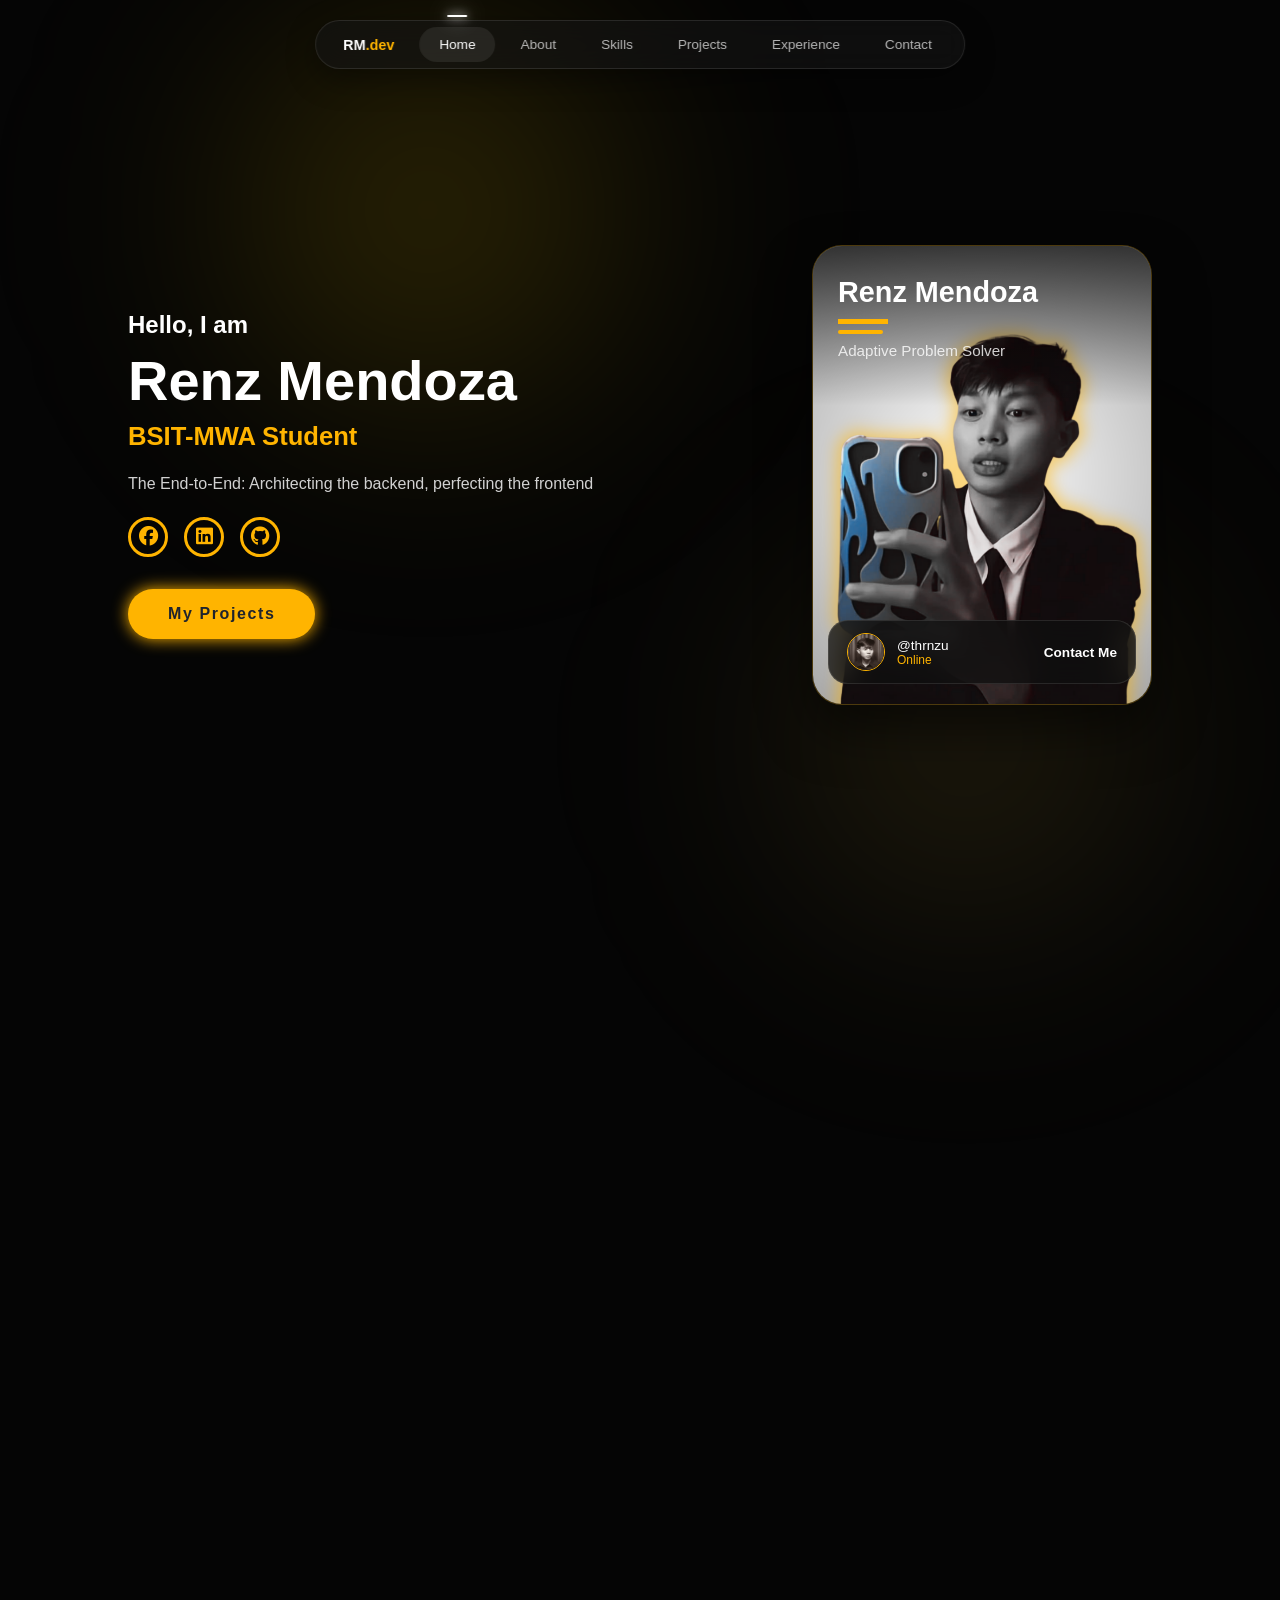
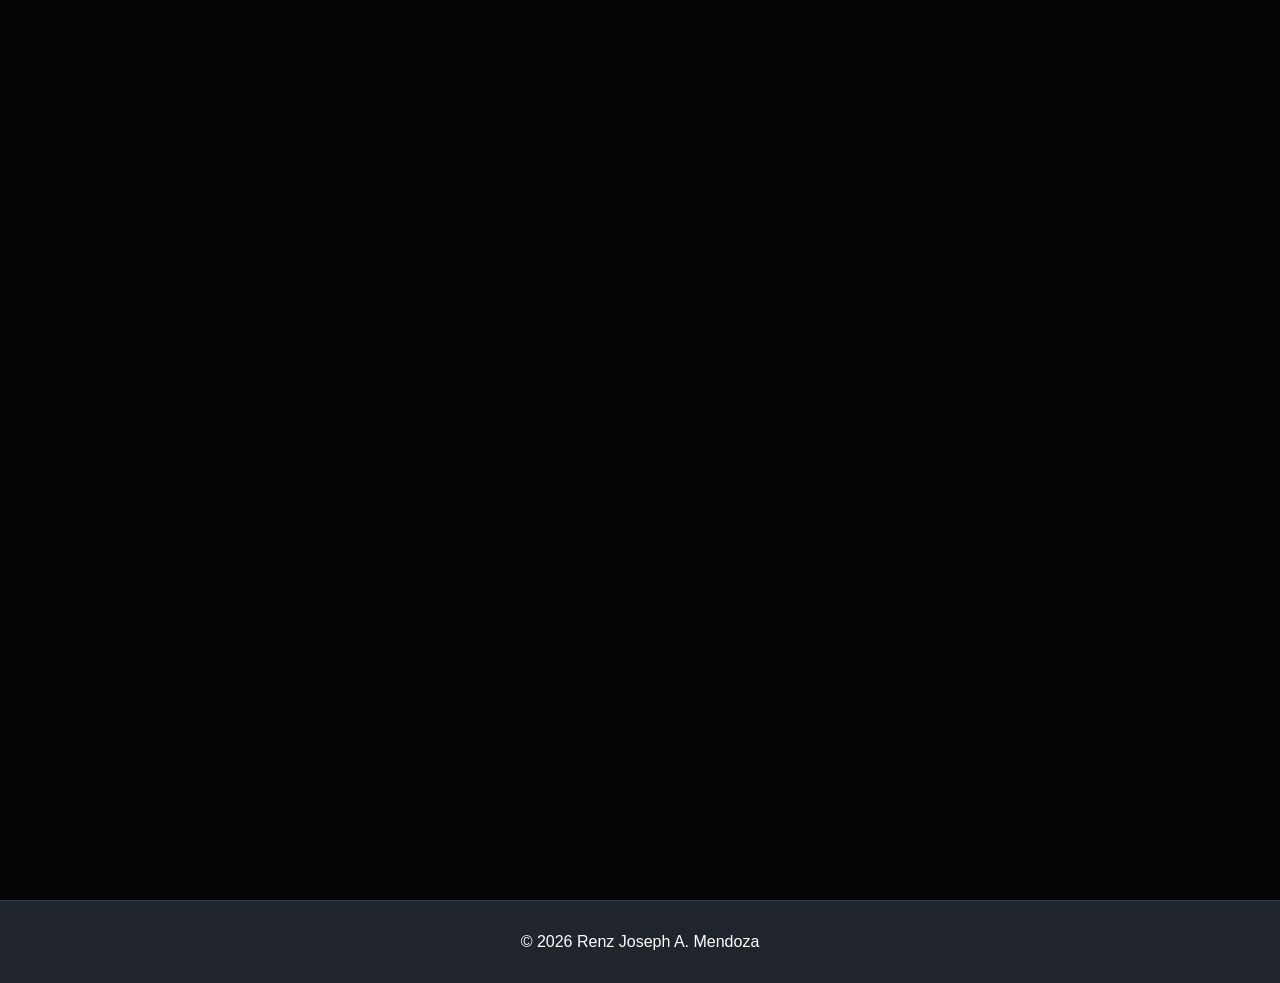
==== index.html @ d05787ad "Rename portfolio.html to index.html" ====
<!DOCTYPE html>
<html lang="en">
<head>
    <meta charset="UTF-8">
    <meta name="viewport" content="width=device-width, initial-scale=1.0">
    <title>Renz Mendoza | IT Portfolio</title>
    <link rel="stylesheet" href="style.css">
    <link rel="stylesheet" href="https://cdnjs.cloudflare.com/ajax/libs/font-awesome/6.4.0/css/all.min.css">
    <link rel="stylesheet" href="https://cdn.jsdelivr.net/gh/devicons/devicon@latest/devicon.min.css">
</head>
<body>
    <div class="hero-bg-glow">
        <div class="glow-1"></div>
        <div class="glow-2"></div>
    </div>
    <nav class = "navbar">
    <div class="nav-container">
    <div class="logo-text">RM<span>.dev</span></div>
    <ul>
        <li><a href="#home" class = "active">Home</a></li>
        <li><a href="#about">About</a></li>
        <li><a href="#tech-stack">Skills</a></li>
        <li><a href="#projects">Projects</a></li>
        <li><a href="#experience">Experience</a></li>
        <li><a href="#contact">Contact</a></li>
    </ul>
    </div>
</nav>

<section id="home" class="hero">

    <div class="container hero-content">
        <div class="hero-text">
            <h3>Hello, I am <span id="typed-text"></span></h3>
            <h1>Renz Mendoza</h1>
            <p class="subtitle"><span class="highlight">BSIT-MWA Student</span></p>
            <p class="hero-description">
                The End-to-End: Architecting the backend, perfecting the frontend
            </p>
            
            <div class="social-icons">
                <a href="#"><i class="fa-brands fa-facebook"></i></a>
                <a href="#"><i class="fa-brands fa-linkedin"></i></a>
                <a href="#"><i class="fa-brands fa-github"></i></a>
            </div>

            <a href="#projects" class="cta-btn">My Projects</a>
        </div>

        <div class="hero-card-wrapper">
            <div class="profile-card" data-tilt data-tilt-max="12" data-tilt-speed="400" data-tilt-glare data-tilt-max-glare="0.2">
                <img src="html/card.png" alt="Renz Mendoza" class="card-bg-img">
                
                <div class="card-gradient-top"></div>
                <div class="card-header">
                    <h2 class="card-name">Renz Mendoza</h2>
                    <div class="name-underline"></div>
                    <p class="card-role">Adaptive Problem Solver</p>
                </div>

                <div class="status-bar">
                    <div class="status-left">
                        <div class="avatar-circle">
                            <img src="html/dp.jpg" alt="Avatar">
                        </div>
                        <div class="status-text">
                            <p class="handle">@thrnzu</p>
                            <span class="online-indicator">Online</span>
                        </div>
                    </div>
                    <a href="#contact" class="contact-link">Contact Me</a>
                </div>
            </div>
        </div>
    </div>
</section>

<script src="https://cdnjs.cloudflare.com/ajax/libs/vanilla-tilt/1.8.1/vanilla-tilt.min.js"></script>

    <section id="about" class="reveal">
    
    <div class="container">
        <h2>About Me</h2>
        <div class="about-wrapper">
            
            <div class="about-image">
                <div class="image-bg-shadow">
                    <img src="html/no bg.png" alt="Renz Joseph A. Mendoza">
                    <div class="experience-floating">
                        <span class="highlight">1+</span> Year
                        <p>Experience</p>
                    </div>
                </div>
            </div>

            <div class="about-text">
                <h3>Who I Am</h3>
                <p>Hi, I’m <strong>Renz Joseph A. Mendoza</strong>. Currently pursuing a Bachelor of Science in Information Technology with specialization in <strong>Web and Mobile Applications</strong> at National University Dasmariñas.</p>
                
                <p>I’ve always been driven by a fascination with how digital systems can be shaped to solve everyday problems. My background in the TVL-ICT strand at <strong>Emilio Aguinaldo College Cavite</strong> instilled in me a disciplined, hands-on approach to technology—one that values logic, persistence, and practical results above all else.</p>

                <p>Based in the Philippines, I pride myself on being a versatile collaborator who thrives on variety. I prefer to remain adaptable, bringing a detail-oriented and dependable work ethic to every challenge—whether I'm diving into technical development or navigating digital communications.</p>
                
                <div class="info-grid">
                    <div class="info-box">
                        <div class="info-icon"><i class="fa-solid fa-location-dot"></i></div>
                        <div class="info-data">
                            <span>Location</span>
                            <p>Philippines</p>
                        </div>
                    </div>
                    <div class="info-box">
                        <div class="info-icon">
                        <i class="fa-solid fa-phone"></i>
                        </div>
                    <div class="info-data">
                    <span>Contact Number</span>
                    <p>+63 930 554 9379</p>
                    </div>
                </div>
                </div>

                <a href="#contact" class="cta-btn">Download CV</a>
            </div>
        </div>
    </div>
</section>

    <section id="tech-stack" class="reveal">
        <div class="container">
            <h2>Tech Stack & Tools</h2>
            <p class="section-subtitlehighlight">Languages and Platforms I Work With</p>
            <div class="modern-stack-grid">
                <div class="stack-item certified">
                    <i class="devicon-java-plain colored"></i>
                    <div class="stack-info"><h3>Java</h3><p>IT Specialist (Certiport)</p></div>
                </div>
                <div class="stack-item"><i class="devicon-cplusplus-plain colored"></i><div class="stack-info"><h3>C++</h3></div></div>
                <div class="stack-item"><i class="devicon-mysql-plain colored"></i><div class="stack-info"><h3>MySQL</h3></div></div>
                <div class="stack-item"><i class="devicon-html5-plain colored"></i><div class="stack-info"><h3>HTML5</h3></div></div>
                <div class="stack-item"><i class="devicon-css3-plain colored"></i><div class="stack-info"><h3>CSS3</h3></div></div>
                <div class="stack-item"><i class="devicon-javascript-plain colored"></i><div class="stack-info"><h3>JavaScript</h3></div></div>
                <div class="stack-item platform">
                    <img src="https://uxwing.com/wp-content/themes/uxwing/download/brands-and-social-media/android-studio-icon.png" alt="Android Studio">
                    <div class="stack-info"><h3>Android Studio</h3></div>
                </div>
                <div class="stack-item platform">
                    <img src="https://play-lh.googleusercontent.com/Hj20ybwfUn0f1MR-xRr1FJ-ysVdgxFU31GGicLr8DdFXoG5eCB88MeMJr990sRNIdA" alt="GDevelop">
                    <div class="stack-info"><h3>GDevelop</h3></div>
                </div>
            </div>
        </div>
    </section>

    <section id="projects" class="reveal">
        <div class="container">
            <h2>My Projects</h2>
            <div class="visual-project-grid">
                <div class="visual-project-card" onclick="openProject('hecaton')">
                    <div class="project-img-container">
                        <img src="html/hecathon_preview.jpg" alt="Hecaton Hustle Harmony Gameplay">
                    </div>
                    <div class="project-content">
                        <span class="tag highlight">Game Dev | GDevelop</span>
                        <h3>Hecaton Hustle Harmony</h3>
                        <p>A fast-paced rhythm or logic game built in GDevelop.</p>
                    </div>
                </div>

                <div class="visual-project-card" onclick="openProject('kusina')">
                    <div class="project-img-container">
                        <img src="html/kusinaAd_preview.jpg" alt="Kusina Adventure Gameplay">
                    </div>
                    <div class="project-content">
                        <span class="tag highlight">Game Dev | GDevelop</span>
                        <h3>Kusina Adventure</h3>
                        <p>A Filipino culinary-themed 2D platformer and puzzle game.</p>
                    </div>
                </div>

                <div class="visual-project-card" onclick="openProject('goodby')">
                    <div class="project-img-container">
                        <img src="html/goodby_preview.png" alt="Goodby App Interface">
                    </div>
                    <div class="project-content">
                        <span class="tag highlight">Mobile Dev | Android Studio & MySQL</span>
                        <h3>Goody</h3>
                        <p>Android-based inventory tracker with barcode scanning and MySQL integration.</p>
                    </div>
                </div>
            </div>
        </div>
    </section>

    <section id="experience" class="reveal">
    <div class="container">
        <h2>Professional Experience</h2>
        <div class="timeline">
            <div class="timeline-item">
                <div class="timeline-dot"></div>
                <div class="timeline-date">2026</div>
                <div class="timeline-content">
                    <h4>Social Media Manager & Digital Marketing</h4>
                    <p class="company">Chunnel and Channel Realty</p>
                    <ul>
                        <li>Manages social media marketing and publication material creation for real estate projects.</li>
                        <li>Crafts engaging captions and amenity listings to drive property inquiries.</li>
                    </ul>
                </div>
            </div>

            <div class="timeline-item">
                <div class="timeline-dot"></div>
                <div class="timeline-date">2024</div>
                <div class="timeline-content">
                    <h4>Work Immersion (Marketing & Communication Office)</h4>
                    <p class="company">Emilio Aguinaldo College - Cavite</p>
                    <ul>
                        <li>Gained hands-on experience in a professional marketing and communications environment.</li>
                        <li>Produced high-quality publication materials and short form videos for EAC-C's official social media accounts.</li>
                        <li>Applied technical-vocational skills from the ICT strand to real-world office tasks.</li>
                    </ul>
                </div>
            </div>
        </div>
    </div>
</section>

    <section id="contact" class="reveal">
    <div class="container">
        <h2>Get In Touch</h2>
        <p class="section-subtitlehighlight">Let's build something great together</p>

        <div class="contact-wrapper">
            <div class="contact-info">
                <div class="contact-card">
                    <i class="fa-solid fa-envelope highlight"></i>
                    <div class="card-detail">
                        <span>Email Me</span>
                        <p>renzjoseph.mendoza06@email.com</p>
                    </div>
                </div>

                <div class="contact-card">
                    <i class="fa-solid fa-phone highlight"></i>
                    <div class="card-detail">
                        <span>Call Me</span>
                        <p>+63 930 554 9379</p>
                    </div>
                </div>

            </div>

            <form action="#" class="contact-form">
                <div class="form-group">
                    <input type="text" placeholder="Your Name" required>
                    <input type="email" placeholder="Your Email" required>
                </div>
                <input type="text" placeholder="Subject">
                <textarea cols="30" rows="10" placeholder="Your Message" required></textarea>
                <button type="submit" class="cta-btn">Send Message</button>
            </form>
        </div>
    </div>
</section>

    <footer>
        <p>© 2026 Renz Joseph A. Mendoza</p>
    </footer>

    <div id="project-modal" class="mustard-modal">
        <div class="mustard-modal-content">
            <div class="mustard-modal-header">
                <h2 id="modal-title">Project Title</h2>
                <button class="close-modal"><i class="fa-solid fa-xmark"></i></button>
            </div>
            <div class="mustard-modal-body">
                <div class="modal-left">
                    <div class="slideshow-container">
                        <img id="modal-img-1" class="mySlides" src="" alt="Media 1">
                        <img id="modal-img-2" class="mySlides" src="" alt="Media 2">
                        <img id="modal-img-3" class="mySlides" src="" alt="Media 3">
                        <img id="modal-img-4" class="mySlides" src="" alt="Media 4">
                        
                        <a class="prev" onclick="plusSlides(-1)">&#10094;</a>
                        <a class="next" onclick="plusSlides(1)">&#10095;</a>
                    </div>
                    <br>
                    <div style="text-align:center">
                        <span class="dot" onclick="currentSlide(1)"></span> 
                        <span class="dot" onclick="currentSlide(2)"></span> 
                        <span class="dot" onclick="currentSlide(3)"></span> 
                        <span class="dot" onclick="currentSlide(4)"></span> 
                    </div>
                </div>
                <div class="modal-right">
                    <h3 class="modal-section-title">Project Details</h3>
                    <p id="modal-desc"></p>
                    <h3 class="modal-section-title">Technologies Used</h3>
                    <div id="modal-tech-stack" class="tech-pill-container"></div>
                    <div class="modal-action-buttons">
                        <a href="#" id="modal-btn-main" class="cta-btn modal-cta" target="_blank">Play Game</a>
                    </div>
                </div>
            </div>
        </div>
    </div>

    <script src="https://unpkg.com/typed.js@2.1.0/dist/typed.umd.js"></script>
    <script src="script.js"></script>
</body>
</html>
---- style.css ----
:root {
    --bg-blue: #1f242d;       /* Dark Blue Background */
    --second-bg: #323946;     /* Lighter Blue for sections */
    --mustard: #ffb400;       /* Vibrant Mustard Yellow */
    --text-white: #ffffff;
    --text-gray: #d1d1d1;
}

* {
    margin: 0;
    padding: 0;
    box-sizing: border-box;
    text-decoration: none;
    border: none;
    outline: none;
    scroll-behavior: smooth;
    font-family: 'Poppins', sans-serif;
}

/* --- GLOBAL BACKGROUND SETUP --- */
body {
    margin: 0;
    padding: 0;
    background-color: #050505; /* Consistent dark base */
    color: #fff;
    overflow-x: hidden;
}

/* The glow that follows your mouse */
.mouse-glow {
    position: fixed;
    width: 600px;
    height: 600px;
    background: radial-gradient(circle, rgba(147, 51, 234, 0.15) 0%, transparent 70%);
    border-radius: 50%;
    pointer-events: none; /* Allows you to click things 'through' the glow */
    z-index: -1;
    transition: transform 0.1s ease-out; /* Smooth movement */
    filter: blur(80px);
}

/* Ambient fixed glows for depth */
.ambient-glow-1, .ambient-glow-2 {
    position: fixed;
    width: 500px;
    height: 500px;
    border-radius: 50%;
    z-index: -2;
    filter: blur(120px);
    pointer-events: none;
}

.ambient-glow-1 {
    top: -10%;
    right: -5%;
    background: rgba(255, 180, 0, 0.05); /* Subtle mustard yellow hint */
}

.ambient-glow-2 {
    bottom: 10%;
    left: -10%;
    background: rgba(79, 70, 229, 0.1); /* Indigo/Purple */
}

/* Ensure all sections are transparent so the background shows */
section {
    background: transparent !important;
    position: relative;
    z-index: 1;
}

/* --- GLOW ANIMATIONS (Same as before but global) --- */
.glow-1 {
    position: absolute;
    top: -10%;
    left: 10%;
    width: 600px;
    height: 600px;
    background: radial-gradient(circle, rgba(147, 51, 234, 0.15) 0%, transparent 70%);
    filter: blur(100px);
    animation: moveGlow1 20s infinite alternate ease-in-out;
}

.glow-2 {
    position: absolute;
    bottom: -10%;
    right: 5%;
    width: 500px;
    height: 500px;
    background: radial-gradient(circle, rgba(79, 70, 229, 0.12) 0%, transparent 70%);
    filter: blur(120px);
    animation: moveGlow2 25s infinite alternate ease-in-out;
}
/* --- GLASS PILL NAVIGATION --- */
.navbar {
    position: fixed;
    top: 20px;
    left: 50%;
    transform: translateX(-50%);
    z-index: 1000;
    display: flex;
    justify-content: center;
}

.nav-container {
    background: rgba(20, 20, 20, 0.6); /* Semi-transparent dark */
    backdrop-filter: blur(12px); /* The "Glass" effect */
    -webkit-backdrop-filter: blur(12px);
    padding: 6px 12px;
    border-radius: 40px;
    border: 1px solid rgba(255, 255, 255, 0.1);
    display: flex;
    align-items: center;
    gap: 15px;
    box-shadow: 0 10px 30px rgba(0, 0, 0, 0.4);
}

.nav-container ul {
    display: flex;
    list-style: none;
    align-items: center;
    gap: 5px;
    margin: 0;
    padding: 0;
}

/* --- NAV ITEMS & GLOWING INDICATOR --- */
.nav-container ul li {
    position: relative;
}

.nav-container ul li a {
    text-decoration: none;
    color: rgba(255, 255, 255, 0.7);
    font-size: 0.85rem;
    font-weight: 500;
    padding: 10px 20px;
    border-radius: 30px;
    transition: all 0.3s ease;
    display: block;
}

/* Active State Background */
.nav-container ul li a.active {
    background: rgba(255, 255, 255, 0.08);
    color: #fff;
}

/* The White Glow Bar above "Home" */
.nav-container ul li a.active::before {
    content: "";
    position: absolute;
    top: -6px; /* Positioned slightly above the pill */
    left: 50%;
    transform: translateX(-50%);
    width: 25px;
    height: 3px;
    background: #fff;
    border-radius: 10px;
    box-shadow: 0 0 15px rgba(255, 255, 255, 0.8); /* Glow effect */
}

/* Hover States */
.nav-container ul li a:hover {
    color: #fff;
    background: rgba(255, 255, 255, 0.05);
}

/* Logo sizing fix to match links */
.logo-text {
    font-size: 0.9rem;
    font-weight: 600;
    color: #fff;
    padding-left: 15px;
    margin-right: 10px;
}

.logo-text span {
    color: #ffb400; /* Mustard Yellow accent */
}
.navbar {
    position: fixed;
    top: 20px;
    left: 50%;
    transform: translateX(-50%);
    z-index: 9999; /* Higher than everything else */
    display: flex;
}

.nav-container {
    background: rgba(20, 20, 20, 0.6); 
    backdrop-filter: blur(12px); /* Requires a dark background behind it to 'see' the glass */
    -webkit-backdrop-filter: blur(12px);
    padding: 6px 12px;
    border-radius: 40px;
    border: 1px solid rgba(255, 255, 255, 0.1);
    display: flex;
    align-items: center;
}
/* Ensure the container ALLOWS the glow to pop out the top */
.nav-container ul li {
    position: relative; 
    list-style: none;
}

.nav-container ul li a.active::before {
    content: "";
    position: absolute;
    top: -12px; /* Move it up so it sits above the pill */
    left: 50%;
    transform: translateX(-50%);
    width: 20px;
    height: 2px;
    background: #fff;
    box-shadow: 0 0 10px #fff, 0 0 20px #fff; /* This creates the light effect */
    border-radius: 10px;
    z-index: 10001;
}
.nav-container ul li a::before {
    content: "";
    position: absolute;
    top: -12px;
    left: 50%;
    transform: translateX(-50%);
    width: 20px;
    height: 2px;
    background: #fff;
    box-shadow: 0 0 10px #fff, 0 0 20px #fff;
    border-radius: 10px;
    opacity: 0; /* Hidden by default */
    transition: opacity 0.3s ease, width 0.3s ease; /* Smooth fade in/out */
}

.nav-container ul li a.active::before {
    opacity: 1; /* Only shows when active */
}
/* --- HERO LAYOUT --- */
.hero-content {
    display: flex;
    align-items: center;
    justify-content: space-between;
    gap: 60px;
    padding-top: 50px;
}

.hero-text { flex: 1.2; text-align: left; }
.hero-card-wrapper { flex: 0.8; display: flex; justify-content: flex-end; perspective: 1000px; }

/* --- THE INTERACTIVE CARD --- */
.profile-card {
    position: relative;
    width: 340px;
    height: 460px;
    background: #111;
    border-radius: 30px;
    overflow: hidden;
    border: 1px solid rgba(255, 180, 0, 0.25); /* Subtle mustard glow */
    box-shadow: 0 25px 50px rgba(0, 0, 0, 0.5);
    transform-style: preserve-3d;
}

.card-bg-img {
    width: 100%;
    height: 100%;
    object-fit: cover;
    display: block;
    transition: transform 0.5s ease;
}

/* Gradients to make white text pop */
.card-gradient-top {
    position: absolute;
    top: 0; width: 100%; height: 35%;
    background: linear-gradient(to bottom, rgba(0,0,0,0.7), transparent);
}
.card-gradient-bottom {
    position: absolute;
    bottom: 0; width: 100%; height: 40%;
    background: linear-gradient(to top, rgba(0,0,0,0.8), transparent);
}

/* TOP TEXT */
.card-header {
    position: absolute;
    top: 30px;
    left: 25px;
    z-index: 5;
    transform: translateZ(50px); /* 3D pop effect */
}

.card-name { font-size: 1.8rem; color: #fff; font-weight: 700; margin: 0; }
.name-underline { width: 45px; height: 4px; background: #ffb400; margin: 6px 0 8px 0; border-radius: 2px; }
.card-role { font-size: 0.95rem; color: rgba(255, 255, 255, 0.8); margin: 0; }

/* GLASSMORPHISM BOTTOM BAR */
.status-bar {
    position: absolute;
    bottom: 20px;
    left: 15px;
    right: 15px;
    background: rgba(15, 15, 15, 0.75);
    backdrop-filter: blur(15px);
    -webkit-backdrop-filter: blur(15px);
    padding: 12px 18px;
    border-radius: 20px;
    display: flex;
    justify-content: space-between;
    align-items: center;
    border: 1px solid rgba(255, 255, 255, 0.1);
    z-index: 5;
    transform: translateZ(30px); /* 3D pop effect */
}

.status-left { display: flex; align-items: center; gap: 12px; }

.avatar-circle {
    width: 38px;
    height: 38px;
    border-radius: 50%;
    overflow: hidden;
    border: 1.5px solid #ffb400;
}
.avatar-circle img { width: 100%; height: 100%; object-fit: cover; }

.handle { font-size: 0.85rem; color: #fff; margin: 0; font-weight: 500; }
.online-indicator { font-size: 0.75rem; color: #ffb400; display: block; }

.contact-link {
    font-size: 0.85rem;
    color: #fff;
    text-decoration: none;
    font-weight: 600;
    white-space: nowrap;
    transition: 0.3s ease;
}
.contact-link:hover { color: #ffb400; transform: scale(1.05); }

/* MOBILE FIX */
@media (max-width: 991px) {
    .hero-content { flex-direction: column; text-align: center; }
    .hero-text { order: 1; }
    .hero-card-wrapper { order: 2; justify-content: center; }
}
/* THE HERO CONTAINER */
.hero {
    position: relative;
    background-color: #050505; /* Darker base for better glow contrast */
    overflow: hidden; /* Keeps the glow from leaking out */
    min-height: 100vh;
    display: flex;
    align-items: center;
}

/* THE GLOW EFFECTS */
.hero-bg-glow {
    position: absolute;
    top: 0;
    left: 0;
    width: 100%;
    height: 100%;
    z-index: 0; /* Sits behind everything */
    pointer-events: none; /* Allows clicking through to buttons */
}

.glow-1 {
    position: absolute;
    top: -10%;
    left: 10%;
    width: 600px;
    height: 600px;
    background: radial-gradient(circle, rgba(197, 161, 2, 0.25) 0%, transparent 70%); /* Deep Purple */
    filter: blur(100px);
    animation: moveGlow1 20s infinite alternate ease-in-out;
}

.glow-2 {
    position: absolute;
    bottom: -10%;
    right: 5%;
    width: 500px;
    height: 500px;
    background: radial-gradient(circle, rgba(229, 192, 70, 0.2) 0%, transparent 70%); /* Indigo/Blue */
    filter: blur(120px);
    animation: moveGlow2 25s infinite alternate ease-in-out;
}

/* ANIMATIONS TO MAKE IT INTERACTIVE-FEELING */
@keyframes moveGlow1 {
    0% { transform: translate(0, 0) scale(1); }
    100% { transform: translate(150px, 100px) scale(1.1); }
}

@keyframes moveGlow2 {
    0% { transform: translate(0, 0) scale(1.1); }
    100% { transform: translate(-100px, -50px) scale(1); }
}

/* Ensure content stays on top */
.hero-content {
    position: relative;
    z-index: 10;
}

.hero {
    display: flex;
    align-items: center;
    justify-content: center;
    min-height: 100vh;
    padding: 0 10%;
}

.hero-content {
    display: flex;
    align-items: center;
    justify-content: space-between;
    width: 100%;
    gap: 2rem;
}

.hero-text { max-width: 600px; }
.hero-text h3 { font-size: 1.5rem; font-weight: 700; }
.hero-text h1 { font-size: 3.5rem; font-weight: 700; line-height: 1.2; margin: 0.5rem 0; }
.subtitle { font-size: 1.6rem; font-weight: 700; }
.highlight { color: var(--mustard); }
.hero-description { font-size: 1rem; color: var(--text-gray); margin: 1.5rem 0; }

.social-icons { display: flex; gap: 1rem; margin-bottom: 2rem; }
.social-icons a {
    display: inline-flex;
    justify-content: center;
    align-items: center;
    width: 40px;
    height: 40px;
    background: transparent;
    border: 0.2rem solid var(--mustard);
    border-radius: 50%;
    font-size: 1.2rem;
    color: var(--mustard);
    transition: 0.5s ease;
}

.social-icons a:hover {
    background: var(--mustard);
    color: var(--bg-blue);
    box-shadow: 0 0 1rem var(--mustard);
}

.cta-btn {
    display: inline-flex;      /* Changed from inline-block to inline-flex */
    justify-content: center;   /* Centers horizontally */
    align-items: center;       /* Centers vertically */
    padding: 1rem 2.5rem;
    background: var(--mustard);
    border-radius: 4rem;
    box-shadow: 0 0 1rem var(--mustard);
    font-size: 1rem;
    color: var(--bg-blue);
    letter-spacing: 0.1rem;
    font-weight: 600;
    transition: 0.5s ease;
    text-align: center;
    min-width: 180px;
}

.cta-btn:hover { box-shadow: none; }

/* --- ANIMATION CORE --- */

/* Base class for everything that should 'reveal' on scroll */
.reveal {
    position: relative;
    opacity: 0;
    transform: translateY(40px);
    transition: all 0.9s ease-out;
}

/* The state triggered by JavaScript when the element is on screen */
.reveal.active {
    opacity: 1;
    transform: translateY(0);
}

/* Staggered Entrance for Grids (Tech Stack & Projects) */
.stack-item, .visual-project-card, .timeline-item {
    opacity: 0;
    transform: translateY(20px);
    transition: 0.5s ease;
}

/* When the parent section is active, show the children with a slight delay */
.reveal.active .stack-item, 
.reveal.active .visual-project-card,
.reveal.active .timeline-item {
    opacity: 1;
    transform: translateY(0);
}

/* Individual delays so they pop in one by one */
.reveal.active .stack-item:nth-child(2), 
.reveal.active .visual-project-card:nth-child(2) { transition-delay: 0.2s; }
.reveal.active .stack-item:nth-child(3), 
.reveal.active .visual-project-card:nth-child(3) { transition-delay: 0.4s; }
.reveal.active .stack-item:nth-child(4) { transition-delay: 0.6s; }

/* Pulse effect for the floating badge in About section */
.experience-floating {
    animation: floatingPulse 3s infinite ease-in-out;
}

@keyframes floatingPulse {
    0%, 100% { transform: translateY(0); box-shadow: 0 10px 20px rgba(0,0,0,0.3); }
    50% { transform: translateY(-10px); box-shadow: 0 15px 25px rgba(255, 180, 0, 0.4); }
}

/* Glow effect for Social Icons */
.social-icons a:hover {
    transform: scale(1.2) rotate(10deg);
    box-shadow: 0 0 20px var(--mustard);
}
/* Customizing the Typed.js Cursor */
.typed-cursor {
    color: var(--mustard);
    font-size: 1.5rem;
}

#typed-text {
    color: var(--mustard);
}

/* Hero Image & Glow Effect */
.hero-image img {
    width: 35vw;
    max-width: 300px;
    border-radius: 50%;
    filter: drop-shadow(0 0 2rem var(--mustard));
}
/* About Section Layout */
.about-wrapper {
    display: flex;
    align-items: center;
    justify-content: space-between;
    gap: 60px;
    margin-top: 40px;
}

.about-image {
    flex: 1;
    max-width: 400px;
    position: relative;
}

.about-image img {
    width: 100%;
    border-radius: 20px;
    border: 2px solid var(--second-bg);
    filter: drop-shadow(0 0 15px rgba(255, 180, 0, 0.3));
}

.about-text {
    flex: 1.5;
}

.about-text p {
    margin-bottom: 20px;
    color: var(--text-gray);
    font-size: 0.95rem;
    line-height: 1.8;
}

/* Floating Badge */
.experience-floating {
    position: absolute;
    bottom: 20px;
    right: -20px;
    background: var(--second-bg);
    padding: 15px;
    border-radius: 15px;
    border: 1px solid var(--mustard);
    text-align: center;
    box-shadow: 0 10px 20px rgba(0,0,0,0.3);
}

/* Info Grid (Location, Phone, etc.) */
.info-grid {
    display: grid;
    grid-template-columns: repeat(auto-fit, minmax(200px, 1fr));
    gap: 15px;
    margin: 30px 0;
}

.info-box {
    display: flex;
    align-items: center;
    background: var(--second-bg);
    padding: 15px;
    border-radius: 12px;
    border: 1px solid rgba(255, 255, 255, 0.05);
}

.info-icon {
    font-size: 1.5rem;
    color: var(--mustard);
    margin-right: 15px;
}

.info-data span {
    display: block;
    font-size: 0.7rem;
    text-transform: uppercase;
    color: var(--mustard);
    font-weight: 700;
}

.info-data p {
    margin: 0;
    font-size: 0.9rem;
    color: var(--text-white);
}

/* Responsive */
@media (max-width: 991px) {
    .about-wrapper {
        flex-direction: column;
        text-align: center;
    }
    .about-text p {
        text-align: justify;
    }
    .info-box {
        text-align: left;
    }
}
/* General Sections */
section { min-height: 0vh; padding: 0rem 0% rem; }
#tech-stack, #projects, #contact { background: var(--second-bg); }

h2 { font-size: 2.5rem; margin-bottom: 3rem; text-align: left; }
h2::after { content: ''; display: block; width: 50px; height: 5px; background: var(--mustard); margin-top: 10px; }

/* Modern Tech Stack Grid */
.modern-stack-grid {
    display: grid;
    /* Forces 4 columns on desktop to fill horizontal space */
    grid-template-columns: repeat(4, 1fr); 
    gap: 15px;
    margin-top: 20px;
}

.stack-item {
    background: var(--second-bg); /* Your dark blue/grey background */
    padding: 15px 20px;
    border-radius: 12px;
    display: flex;
    align-items: center; /* Icon and text sit side-by-side */
    gap: 15px;
    border: 1px solid rgba(255, 255, 255, 0.05);
    transition: 0.3s ease;
}

.stack-item:hover {
    border-color: var(--mustard); /* Use your mustard yellow accent */
    background: rgba(255, 180, 0, 0.05);
    transform: translateY(-3px);
}

.stack-item i {
    font-size: 2rem;
}

.stack-item img {
    height: 30px;
    width: auto;
}

.stack-info h3 {
    font-size: 1rem;
    color: #fff;
    margin: 0;
}

.stack-info p {
    font-size: 0.7rem;
    color: var(--mustard);
    margin-top: 2px;
}

/* Highlight the Java Certification */
.stack-item.certified {
    border-left: 4px solid var(--mustard);
}

/* Responsive fixes for mobile */
@media (max-width: 991px) {
    .modern-stack-grid { grid-template-columns: repeat(2, 1fr); }
}
@media (max-width: 480px) {
    .modern-stack-grid { grid-template-columns: 1fr; }
}
/* Apply this to all sections for a balanced look */
section {
    padding: 4rem 10%; /* Standardizes the gap between all sections */
}

.visual-project-grid {
    display: grid;
    /* This will fit 3 cards per row if space allows, otherwise it wraps */
    grid-template-columns: repeat(auto-fit, minmax(320px, 1fr)); 
    gap: 25px;
}

.visual-project-card {
    background: var(--second-bg);
    border-radius: 15px;
    overflow: hidden;
    border: 1px solid rgba(255, 255, 255, 0.05);
    transition: all 0.4s ease;
    display: flex;
    flex-direction: column;
}

.visual-project-card:hover {
    transform: translateY(-10px);
    border-color: var(--mustard);
    box-shadow: 0 10px 30px rgba(0, 0, 0, 0.5);
}

/* Image styling */
.project-img-container {
    width: 100%;
    aspect-ratio: 16 / 9; /* Keeps all project images the same size */
    overflow: hidden;
    background: #000; /* Fallback color */
}

.project-img-container img {
    width: 100%;
    height: 100%;
    object-fit: cover;
    transition: transform 0.5s ease;
}

.visual-project-card:hover .project-img-container img {
    transform: scale(1.1);
}

/* Text Area */
.project-content {
    padding: 20px;
}

.project-content .tag {
    font-size: 0.7rem;
    font-weight: 700;
    text-transform: uppercase;
    color: var(--mustard);
    margin-bottom: 8px;
    display: block;
}

.project-content h3 {
    font-size: 1.3rem;
    margin-bottom: 10px;
    color: #fff;
}

.project-content p {
    font-size: 0.85rem;
    color: var(--text-gray);
    line-height: 1.5;
}
/* Experience Timeline Styling */
.timeline {
    position: relative;
    max-width: 900px;
    margin: 50px auto 0;
    padding-left: 30px;
}

/* The vertical line */
.timeline::before {
    content: '';
    position: absolute;
    left: 0;
    top: 0;
    width: 2px;
    height: 100%;
    background: rgba(255, 180, 0, 0.3); /* Faded mustard line */
}

.timeline-item {
    position: relative;
    margin-bottom: 50px;
}

/* The mustard dot on the line */
.timeline-dot {
    position: absolute;
    left: -35px;
    top: 5px;
    width: 12px;
    height: 12px;
    background: var(--mustard);
    border-radius: 50%;
    box-shadow: 0 0 10px var(--mustard);
}

.timeline-date {
    font-size: 0.85rem;
    color: var(--mustard);
    font-weight: 700;
    margin-bottom: 8px;
    text-transform: uppercase;
    letter-spacing: 1px;
}

.timeline-content {
    background: var(--second-bg);
    padding: 25px;
    border-radius: 15px;
    border: 1px solid rgba(255, 255, 255, 0.05);
    transition: 0.3s ease;
}

.timeline-content:hover {
    border-color: var(--mustard);
    transform: translateX(10px); /* Subtle slide effect on hover */
}

.timeline-content h4 {
    font-size: 1.3rem;
    color: var(--text-white);
    margin-bottom: 5px;
}

.timeline-content .company {
    color: var(--mustard);
    font-style: italic;
    font-size: 0.95rem;
    margin-bottom: 15px;
}

.timeline-content ul {
    list-style: none;
    padding: 0;
}

.timeline-content ul li {
    font-size: 0.85rem;
    color: var(--text-gray);
    margin-bottom: 10px;
    position: relative;
    padding-left: 20px;
    line-height: 1.6;
}

/* Custom bullet point */
.timeline-content ul li::before {
    content: '→';
    position: absolute;
    left: 0;
    color: var(--mustard);
    font-weight: bold;
}

/* Mobile adjustments */
@media (max-width: 768px) {
    .timeline {
        padding-left: 20px;
    }
    .timeline-content:hover {
        transform: none; /* Disable slide on mobile for better usability */
    }
}
.tag { color: var(--mustard); font-weight: bold; font-size: 0.8rem; }

.exp-item { border-left: 3px solid var(--mustard); padding-left: 20px; margin-bottom: 2rem; }
.company { color: var(--mustard); font-style: italic; }

/* Contact Section Layout */
.contact-wrapper {
    display: flex;
    justify-content: center;
    align-items: flex-start;
    gap: 50px;
    margin-top: 40px;
}

.contact-info {
    flex: 1;
    display: flex;
    flex-direction: column;
    gap: 20px;
}

/* Individual Contact Cards */
.contact-card {
    display: flex;
    align-items: center;
    background: var(--second-bg);
    padding: 20px;
    border-radius: 15px;
    border: 1px solid rgba(255, 255, 255, 0.05);
    transition: 0.3s ease;
}

.contact-card:hover {
    border-color: var(--mustard);
    transform: scale(1.02);
}

.contact-card i {
    font-size: 1.8rem;
    margin-right: 20px;
}

.card-detail span {
    display: block;
    font-size: 0.8rem;
    text-transform: uppercase;
    color: var(--mustard);
    font-weight: 700;
}

.card-detail p {
    margin: 5px 0 0 0;
    font-size: 1rem;
    color: var(--text-white);
}

/* Contact Form Styling */
.contact-form {
    flex: 1.5;
    display: flex;
    flex-direction: column;
    gap: 15px;
}

.form-group {
    display: flex;
    gap: 15px;
}

.contact-form input, 
.contact-form textarea {
    width: 100%;
    padding: 15px;
    background: var(--second-bg);
    border: 1px solid rgba(255, 255, 255, 0.1);
    border-radius: 10px;
    color: var(--text-white);
    font-size: 0.9rem;
    outline: none;
    transition: 0.3s;
}

.contact-form input:focus, 
.contact-form textarea:focus {
    border-color: var(--mustard);
}

.contact-form textarea {
    resize: none;
}

.contact-form .cta-btn {
    align-self: flex-start;
    cursor: pointer;
    border: none;
}

/* Responsive adjustments */
@media (max-width: 991px) {
    .contact-wrapper {
        flex-direction: column;
    }
    .form-group {
        flex-direction: column;
    }
    .contact-form .cta-btn {
        width: 100%;
    }
}

footer { padding: 2rem 10%; background: var(--bg-blue); text-align: center; border-top: 1px solid var(--second-bg); }

/* Responsive Mobile Layout */
@media (max-width: 991px) {
    .hero-content { flex-direction: column-reverse; text-align: center; }
    .hero-text h1 { font-size: 2.5rem; }
    .hero-image img { width: 60vw; margin-top: 4rem; }
    .social-icons { justify-content: center; }
}
/* --- CONSOLIDATED MUSTARD THEME MODAL STYLES --- */
.mustard-modal {
    display: none; 
    position: fixed;
    z-index: 10000; /* Extremely high number to stay above everything */
    left: 0; 
    top: 0;
    width: 100%; 
    height: 100%;
    background-color: rgba(31, 36, 45, 0.9); /* var(--bg-blue) with opacity */
    backdrop-filter: blur(5px);
    align-items: center;
    justify-content: center;
    overflow-y: auto; /* Allows scrolling on mobile */
    padding: 20px;
}

.mustard-modal.active {
    display: flex !important; 
}

.mustard-modal-content {
    background-color: #323946; /* var(--second-bg) */
    width: 90%;
    max-width: 900px;
    border-radius: 15px;
    position: relative;
    padding: 30px;
    border: 1px solid rgba(255, 180, 0, 0.2); /* var(--mustard) faded */
    animation: modalSlideUp 0.3s ease-out;
}

@keyframes modalSlideUp {
    from { opacity: 0; transform: translateY(50px); }
    to { opacity: 1; transform: translateY(0); }
}

.mustard-modal-header {
    display: flex;
    justify-content: space-between;
    align-items: center;
    border-bottom: 1px solid rgba(255, 255, 255, 0.05);
    padding-bottom: 15px;
    margin-bottom: 20px;
}

.mustard-modal-header h2 {
    margin: 0; 
    font-size: 1.8rem; 
    color: var(--text-white);
}

.mustard-modal-header h2::after { display: none; } /* Removes global yellow line */

.close-modal {
    background: rgba(255, 180, 0, 0.1);
    border: 0.1rem solid var(--mustard);
    color: var(--mustard);
    width: 35px; height: 35px;
    border-radius: 50%;
    cursor: pointer;
    font-size: 1.2rem;
    display: flex; align-items: center; justify-content: center;
    transition: 0.3s;
}

.close-modal:hover { 
    background: var(--mustard); 
    color: #1f242d; /* var(--bg-blue) */
    box-shadow: 0 0 1rem var(--mustard);
}

.mustard-modal-body {
    display: flex;
    gap: 30px;
}

.modal-left { 
    flex: 1.2; 
    text-align: center;
}

/* --- SLIDESHOW STYLES --- */
.slideshow-container {
    width: 100%;
    background: #1f242d; /* var(--bg-blue) */
    border-radius: 10px;
    overflow: hidden;
    aspect-ratio: 16/10;
    position: relative;
    border: 2px solid rgba(255, 255, 255, 0.05);
}

.mySlides {
    display: none;
    width: 100%; 
    height: 100%; 
    object-fit: cover;
}

/* Next & previous buttons */
.prev, .next {
    cursor: pointer;
    position: absolute;
    top: 50%;
    width: auto;
    margin-top: -22px;
    padding: 16px;
    color: var(--mustard);
    font-weight: bold;
    font-size: 18px;
    transition: 0.6s ease;
    border-radius: 0 3px 3px 0;
    user-select: none;
    background-color: rgba(31, 36, 45, 0.5);
}

.next { right: 0; border-radius: 3px 0 0 3px; }
.prev { left: 0; }

.prev:hover, .next:hover {
    background-color: var(--mustard);
    color: #1f242d;
}

/* The dots/bullets/indicators */
.dot {
    cursor: pointer;
    height: 12px;
    width: 12px;
    margin: 0 4px;
    background-color: rgba(255, 255, 255, 0.2);
    border-radius: 50%;
    display: inline-block;
    transition: background-color 0.6s ease;
}

.dot.active, .dot:hover {
    background-color: var(--mustard);
    box-shadow: 0 0 10px var(--mustard);
}

.modal-right {
    flex: 1;
    display: flex;
    flex-direction: column;
}

.modal-section-title {
    color: var(--mustard); 
    font-size: 1.1rem;
    margin-bottom: 10px;
    text-transform: uppercase;
    letter-spacing: 1px;
}

#modal-desc {
    color: var(--text-gray);
    font-size: 0.85rem;
    line-height: 1.6;
    margin-bottom: 25px;
}

.tech-pill-container {
    display: flex; flex-wrap: wrap; gap: 8px; margin-bottom: 30px;
}

.tech-pill {
    background: rgba(255, 180, 0, 0.1);
    color: var(--mustard);
    padding: 6px 14px;
    border-radius: 20px;
    font-size: 0.75rem;
    font-weight: 600;
    border: 1px solid rgba(255, 180, 0, 0.2);
}

.modal-action-buttons {
    display: flex; gap: 15px; margin-top: center;
}

/* Overriding global .cta-btn for modal context */
.modal-cta, .modal-source {
    flex: 1;
    text-align: center;
    padding: 10px;
    border-radius: 25px;
    font-size: 0.85rem;
    font-weight: 600;
    justify-content: center;
}

.modal-cta {
    background: var(--mustard);
    color: #1f242d;
}

.modal-source {
    background: transparent;
    border: 0.2rem solid var(--mustard);
    color: var(--mustard);
    box-shadow: none;
}

.modal-cta:hover { box-shadow: 0 0 1.5rem var(--mustard); }
.modal-source:hover { 
    background: rgba(255, 180, 0, 0.1); 
    box-shadow: 0 0 1rem rgba(255, 180, 0, 0.3);
}

/* Stack on small screens */
@media (max-width: 768px) {
    .mustard-modal-body { flex-direction: column; }
}
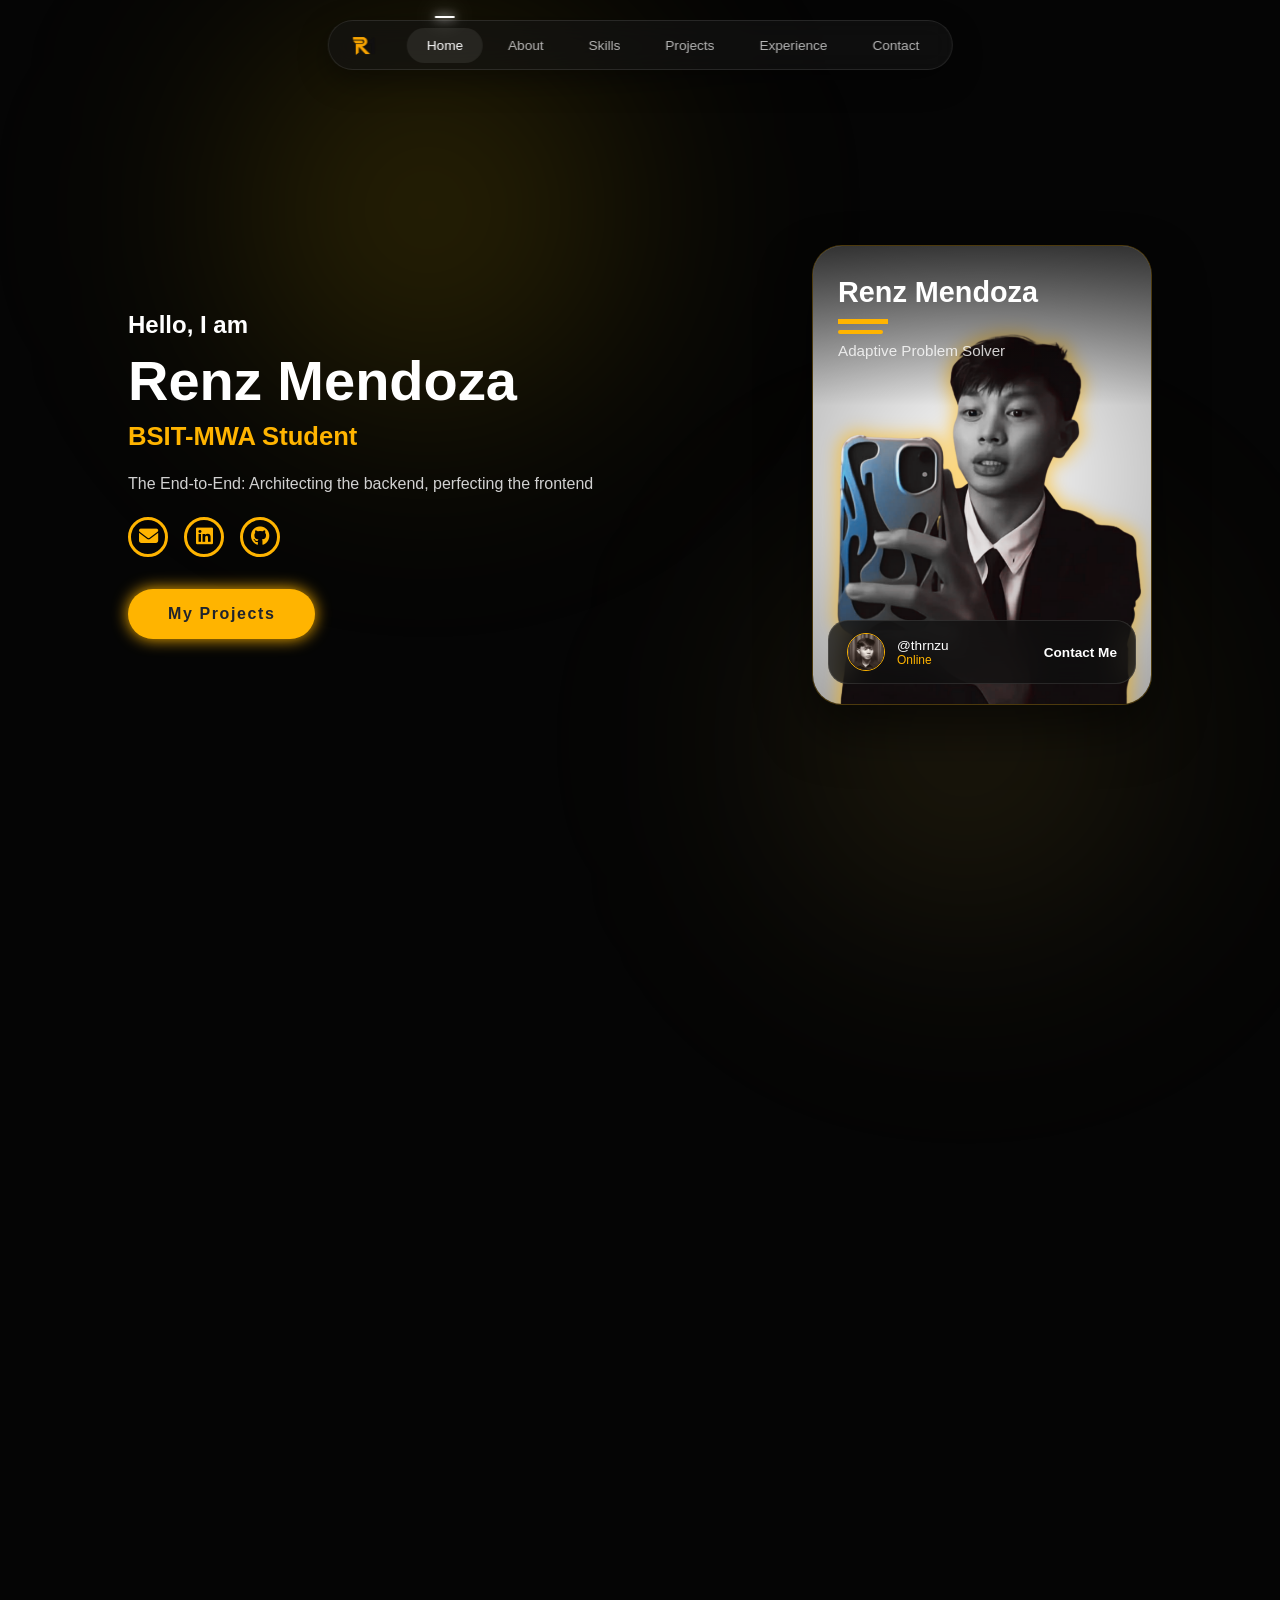
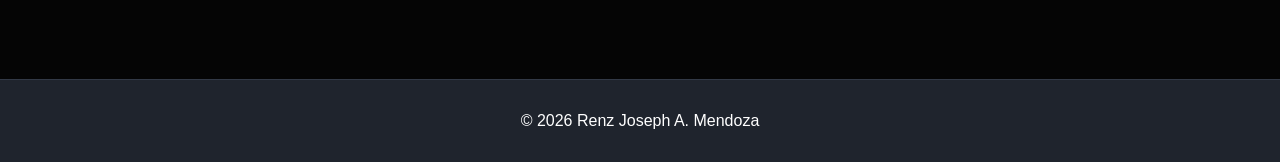
==== commit 44ea15b6: "Update portfolio projects and contact form Add certifications, skills, project details, and FormSubm" ====
--- a/index.html
+++ b/index.html
@@ -4,6 +4,7 @@
     <meta charset="UTF-8">
     <meta name="viewport" content="width=device-width, initial-scale=1.0">
     <title>Renz Mendoza | IT Portfolio</title>
+    <link rel="icon" type="image/png" href="rm_logo.png">
     <link rel="stylesheet" href="style.css">
     <link rel="stylesheet" href="https://cdnjs.cloudflare.com/ajax/libs/font-awesome/6.4.0/css/all.min.css">
     <link rel="stylesheet" href="https://cdn.jsdelivr.net/gh/devicons/devicon@latest/devicon.min.css">
@@ -15,7 +16,9 @@
     </div>
     <nav class = "navbar">
     <div class="nav-container">
-    <div class="logo-text">RM<span>.dev</span></div>
+    <a href="#home" class="logo-text" aria-label="Renz Mendoza home">
+        <img src="rm_logo.png" alt="Renz Mendoza">
+    </a>
     <ul>
         <li><a href="#home" class = "active">Home</a></li>
         <li><a href="#about">About</a></li>
@@ -39,9 +42,15 @@
             </p>
             
             <div class="social-icons">
-                <a href="#"><i class="fa-brands fa-facebook"></i></a>
-                <a href="#"><i class="fa-brands fa-linkedin"></i></a>
-                <a href="#"><i class="fa-brands fa-github"></i></a>
+                <a href="mailto:renzjoseph.mendoza06@gmail.com" aria-label="Email Renz Mendoza">
+                    <i class="fa-solid fa-envelope"></i>
+                </a>
+                <a href="https://www.linkedin.com/in/renzjosephmendoza" target="_blank" rel="noopener noreferrer" aria-label="Renz Mendoza on LinkedIn">
+                    <i class="fa-brands fa-linkedin"></i>
+                </a>
+                <a href="#" aria-label="Renz Mendoza on GitHub">
+                    <i class="fa-brands fa-github"></i>
+                </a>
             </div>
 
             <a href="#projects" class="cta-btn">My Projects</a>
@@ -97,7 +106,7 @@
                 <h3>Who I Am</h3>
                 <p>Hi, I’m <strong>Renz Joseph A. Mendoza</strong>. Currently pursuing a Bachelor of Science in Information Technology with specialization in <strong>Web and Mobile Applications</strong> at National University Dasmariñas.</p>
                 
-                <p>I’ve always been driven by a fascination with how digital systems can be shaped to solve everyday problems. My background in the TVL-ICT strand at <strong>Emilio Aguinaldo College Cavite</strong> instilled in me a disciplined, hands-on approach to technology—one that values logic, persistence, and practical results above all else.</p>
+                <p>I’ve always been driven by a fascination with how digital systems can be shaped to solve everyday problems. My background in the TVL-ICT strand at Emilio Aguinaldo College Cavite instilled in me a disciplined, hands-on approach to technology—one that values logic, persistence, and practical results above all else.</p>
 
                 <p>Based in the Philippines, I pride myself on being a versatile collaborator who thrives on variety. I prefer to remain adaptable, bringing a detail-oriented and dependable work ethic to every challenge—whether I'm diving into technical development or navigating digital communications.</p>
                 
@@ -140,6 +149,8 @@
                 <div class="stack-item"><i class="devicon-html5-plain colored"></i><div class="stack-info"><h3>HTML5</h3></div></div>
                 <div class="stack-item"><i class="devicon-css3-plain colored"></i><div class="stack-info"><h3>CSS3</h3></div></div>
                 <div class="stack-item"><i class="devicon-javascript-plain colored"></i><div class="stack-info"><h3>JavaScript</h3></div></div>
+                <div class="stack-item"><i class="devicon-react-original colored"></i><div class="stack-info"><h3>React.js</h3></div></div>
+                <div class="stack-item"><i class="devicon-php-plain colored"></i><div class="stack-info"><h3>PHP</h3></div></div>
                 <div class="stack-item platform">
                     <img src="https://uxwing.com/wp-content/themes/uxwing/download/brands-and-social-media/android-studio-icon.png" alt="Android Studio">
                     <div class="stack-info"><h3>Android Studio</h3></div>
@@ -148,10 +159,30 @@
                     <img src="https://play-lh.googleusercontent.com/Hj20ybwfUn0f1MR-xRr1FJ-ysVdgxFU31GGicLr8DdFXoG5eCB88MeMJr990sRNIdA" alt="GDevelop">
                     <div class="stack-info"><h3>GDevelop</h3></div>
                 </div>
+                <div class="stack-item platform">
+                    <i class="fa-brands fa-figma" aria-hidden="true"></i>
+                    <div class="stack-info"><h3>Figma</h3></div>
+                </div>
+                <div class="stack-item platform">
+                    <img src="https://commons.wikimedia.org/wiki/Special:FilePath/Adobe_Photoshop_CC_icon.svg" alt="Adobe Photoshop">
+                    <div class="stack-info"><h3>Adobe Photoshop</h3></div>
+                </div>
+            </div>
+            <div class="certifications">
+                <h3>Certifications</h3>
+                <div class="certification-badges">
+                    <article class="certification-badge">
+                        <h4>IT Specialist - Java</h4>
+                        <img src="java.png" alt="IT Specialist - Java certification badge">
+                    </article>
+                    <article class="certification-badge">
+                        <h4>PMI Project Management Ready®</h4>
+                        <img src="pmi.png" alt="PMI Project Management Ready certification badge">
+                    </article>
+                </div>
             </div>
         </div>
     </section>
-
     <section id="projects" class="reveal">
         <div class="container">
             <h2>My Projects</h2>
@@ -180,12 +211,23 @@
 
                 <div class="visual-project-card" onclick="openProject('goodby')">
                     <div class="project-img-container">
-                        <img src="html/goodby_preview.png" alt="Goodby App Interface">
+                        <img src="html/goodby_preview.png" alt="GoodBy App Interface">
                     </div>
                     <div class="project-content">
                         <span class="tag highlight">Mobile Dev | Android Studio & MySQL</span>
-                        <h3>Goody</h3>
+                        <h3>GoodBy</h3>
                         <p>Android-based inventory tracker with barcode scanning and MySQL integration.</p>
+                    </div>
+                </div>
+
+                <div class="visual-project-card" onclick="openProject('suklian')">
+                    <div class="project-img-container">
+                        <img src="html/suklian.jpg" alt="Suklian bill-splitting web app">
+                    </div>
+                    <div class="project-content">
+                        <span class="tag highlight">Web App | HTML, CSS & JavaScript</span>
+                        <h3>Suklian</h3>
+                        <p>A mobile-first bill-splitting app that calculates each person's change and plans how to return it using the payer's available cash.</p>
                     </div>
                 </div>
             </div>
@@ -237,7 +279,7 @@
                     <i class="fa-solid fa-envelope highlight"></i>
                     <div class="card-detail">
                         <span>Email Me</span>
-                        <p>renzjoseph.mendoza06@email.com</p>
+                        <p>renzjoseph.mendoza06@gmail.com</p>
                     </div>
                 </div>
 
@@ -251,13 +293,15 @@
 
             </div>
 
-            <form action="#" class="contact-form">
+            <form action="https://formsubmit.co/renzjoseph.mendoza06@gmail.com" method="POST" class="contact-form">
+                <input type="hidden" name="_subject" value="New portfolio contact message">
+                <input type="hidden" name="_template" value="table">
                 <div class="form-group">
-                    <input type="text" placeholder="Your Name" required>
-                    <input type="email" placeholder="Your Email" required>
-                </div>
-                <input type="text" placeholder="Subject">
-                <textarea cols="30" rows="10" placeholder="Your Message" required></textarea>
+                    <input type="text" name="name" placeholder="Your Name" aria-label="Your Name" required>
+                    <input type="email" name="email" placeholder="Your Email" aria-label="Your Email" required>
+                </div>
+                <input type="text" name="subject" placeholder="Subject" aria-label="Subject">
+                <textarea name="message" cols="30" rows="10" placeholder="Your Message" aria-label="Your Message" required></textarea>
                 <button type="submit" class="cta-btn">Send Message</button>
             </form>
         </div>
--- a/style.css
+++ b/style.css
@@ -169,15 +169,17 @@
 
 /* Logo sizing fix to match links */
 .logo-text {
-    font-size: 0.9rem;
-    font-weight: 600;
-    color: #fff;
-    padding-left: 15px;
-    margin-right: 10px;
-}
-
-.logo-text span {
-    color: #ffb400; /* Mustard Yellow accent */
+    display: flex;
+    align-items: center;
+    justify-content: center;
+    margin: 0 10px 0 5px;
+}
+
+.logo-text img {
+    display: block;
+    width: 36px;
+    height: 36px;
+    object-fit: contain;
 }
 .navbar {
     position: fixed;
@@ -690,6 +692,61 @@
     border-left: 4px solid var(--mustard);
 }
 
+.certifications {
+    margin-top: 48px;
+}
+
+.certifications h3 {
+    margin-bottom: 22px;
+    color: #fff;
+    font-size: 1.5rem;
+}
+
+.certification-badges {
+    display: grid;
+    grid-template-columns: repeat(auto-fit, minmax(200px, 220px));
+    justify-content: start;
+    gap: 16px;
+}
+
+.certification-badge {
+    display: flex;
+    flex-direction: column;
+    align-items: center;
+    padding: 18px 16px 20px;
+    border: 1px solid rgba(255, 255, 255, 0.09);
+    border-radius: 18px;
+    background: linear-gradient(145deg, rgba(50, 57, 70, 0.9), rgba(31, 36, 45, 0.8));
+    box-shadow: 0 12px 28px rgba(0, 0, 0, 0.18);
+    transition: transform 0.25s ease, border-color 0.25s ease, box-shadow 0.25s ease;
+}
+
+.certification-badge:hover {
+    transform: translateY(-5px);
+    border-color: rgba(255, 180, 0, 0.55);
+    box-shadow: 0 16px 32px rgba(0, 0, 0, 0.28);
+}
+
+.certification-badge h4 {
+    display: flex;
+    align-items: center;
+    justify-content: center;
+    min-height: 2.8em;
+    margin: 0 0 12px;
+    color: #fff;
+    font-size: 0.9rem;
+    line-height: 1.4;
+    text-align: center;
+}
+
+.certification-badge img {
+    display: block;
+    width: min(100%, 160px);
+    aspect-ratio: 1;
+    object-fit: contain;
+    filter: drop-shadow(0 8px 12px rgba(0, 0, 0, 0.2));
+}
+
 /* Responsive fixes for mobile */
 @media (max-width: 991px) {
     .modern-stack-grid { grid-template-columns: repeat(2, 1fr); }
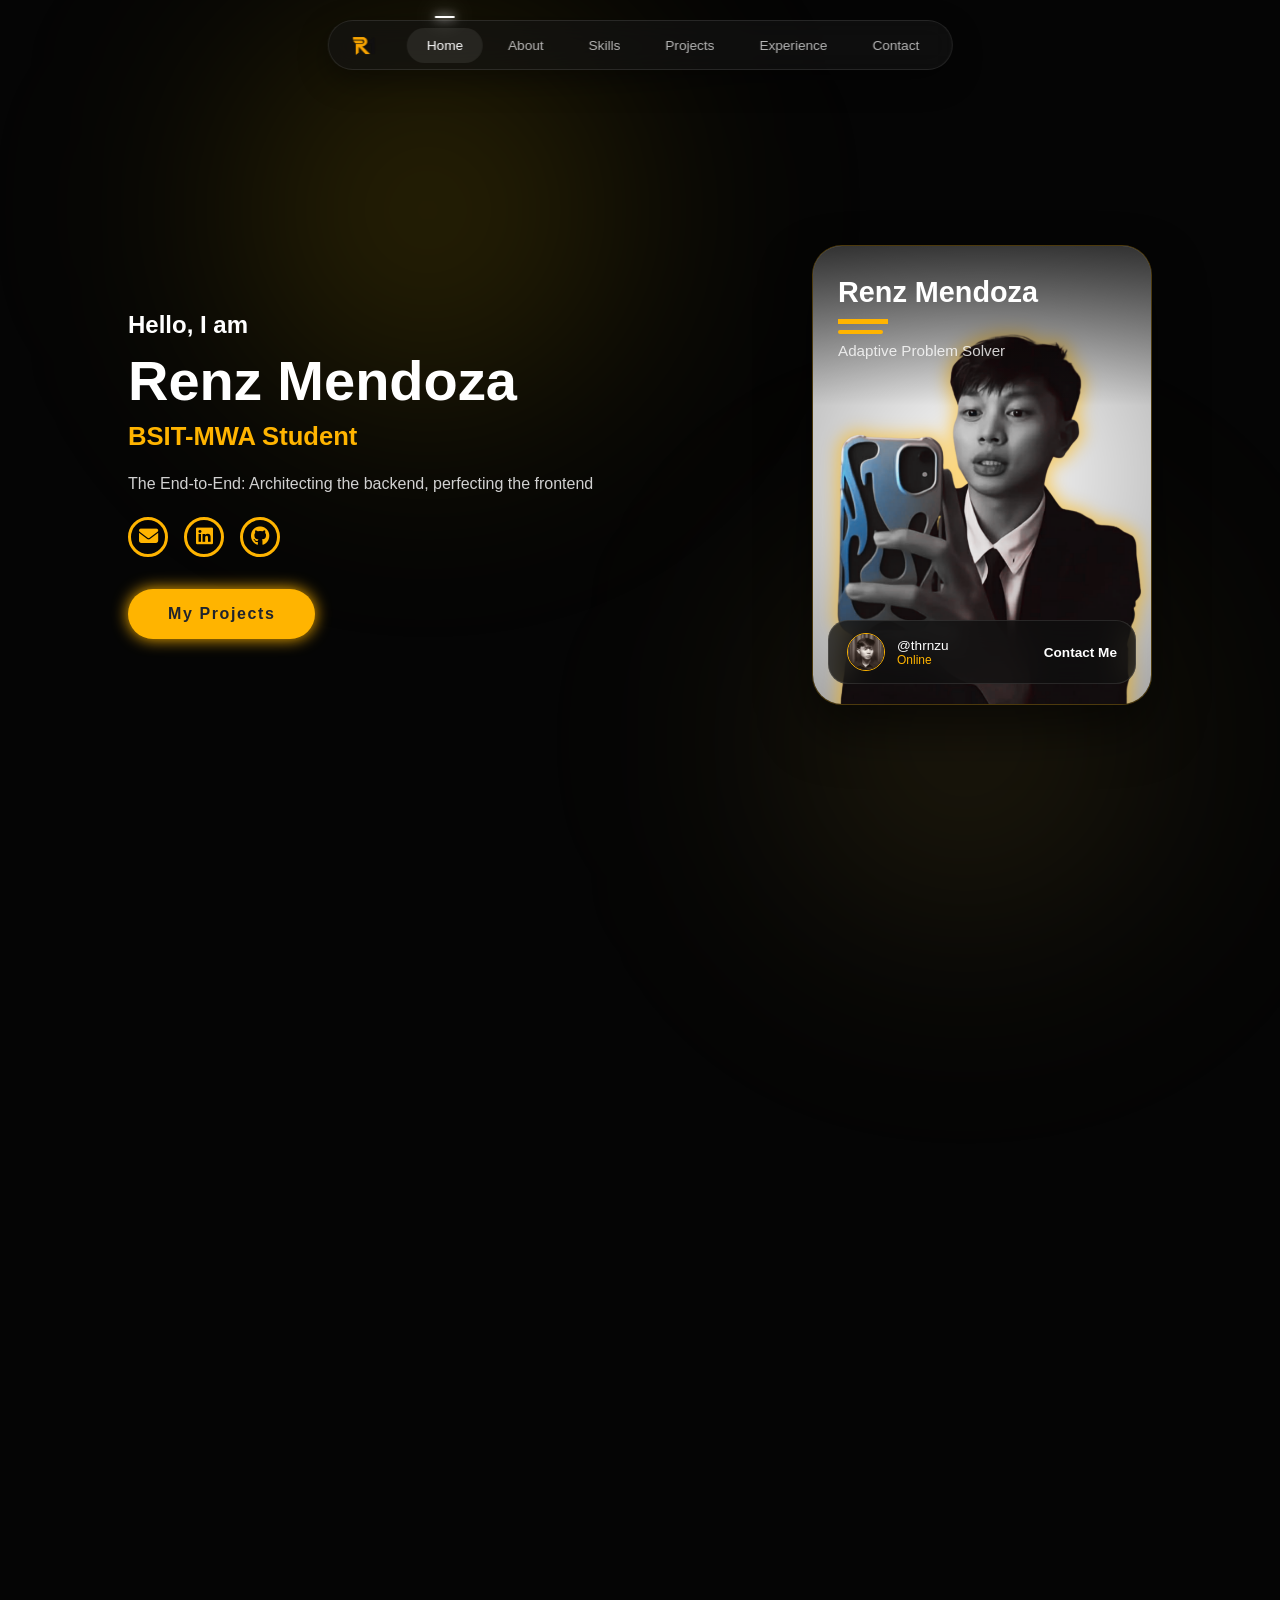
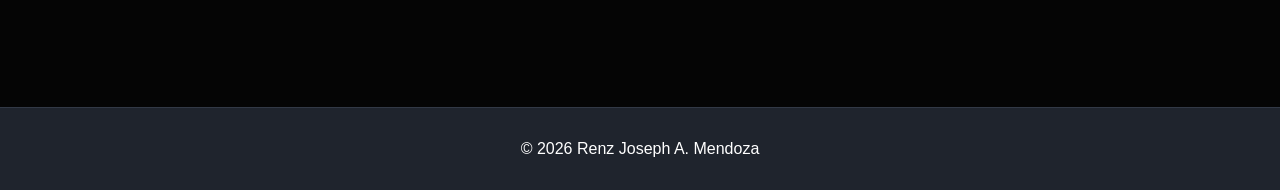
==== commit cab3b28c: "Link certification cards to Credly Open each certification credential directly from its portfolio ca" ====
--- a/index.html
+++ b/index.html
@@ -19,7 +19,10 @@
     <a href="#home" class="logo-text" aria-label="Renz Mendoza home">
         <img src="rm_logo.png" alt="Renz Mendoza">
     </a>
-    <ul>
+    <button class="nav-menu-toggle" type="button" aria-label="Open navigation menu" aria-expanded="false" aria-controls="primary-navigation">
+        <i class="fa-solid fa-bars" aria-hidden="true"></i>
+    </button>
+    <ul id="primary-navigation">
         <li><a href="#home" class = "active">Home</a></li>
         <li><a href="#about">About</a></li>
         <li><a href="#tech-stack">Skills</a></li>
@@ -171,14 +174,16 @@
             <div class="certifications">
                 <h3>Certifications</h3>
                 <div class="certification-badges">
-                    <article class="certification-badge">
+                    <a class="certification-badge" href="https://www.credly.com/badges/7f1ccbe3-d838-4846-84a9-5b19df71ba1d/public_url" target="_blank" rel="noopener noreferrer">
                         <h4>IT Specialist - Java</h4>
-                        <img src="java.png" alt="IT Specialist - Java certification badge">
-                    </article>
-                    <article class="certification-badge">
+                        <img src="java.png" alt="" aria-hidden="true">
+                        <span class="certification-view-more">View credential on Credly</span>
+                    </a>
+                    <a class="certification-badge" href="https://www.credly.com/badges/8b5900a4-1139-44a6-b27e-f9d594037ffc/public_url" target="_blank" rel="noopener noreferrer">
                         <h4>PMI Project Management Ready®</h4>
-                        <img src="pmi.png" alt="PMI Project Management Ready certification badge">
-                    </article>
+                        <img src="pmi.png" alt="" aria-hidden="true">
+                        <span class="certification-view-more">View credential on Credly</span>
+                    </a>
                 </div>
             </div>
         </div>
--- a/style.css
+++ b/style.css
@@ -181,6 +181,11 @@
     height: 36px;
     object-fit: contain;
 }
+
+.nav-menu-toggle {
+    display: none;
+}
+
 .navbar {
     position: fixed;
     top: 20px;
@@ -713,10 +718,15 @@
     display: flex;
     flex-direction: column;
     align-items: center;
+    width: 100%;
     padding: 18px 16px 20px;
     border: 1px solid rgba(255, 255, 255, 0.09);
     border-radius: 18px;
     background: linear-gradient(145deg, rgba(50, 57, 70, 0.9), rgba(31, 36, 45, 0.8));
+    color: inherit;
+    font: inherit;
+    text-align: inherit;
+    cursor: pointer;
     box-shadow: 0 12px 28px rgba(0, 0, 0, 0.18);
     transition: transform 0.25s ease, border-color 0.25s ease, box-shadow 0.25s ease;
 }
@@ -725,6 +735,11 @@
     transform: translateY(-5px);
     border-color: rgba(255, 180, 0, 0.55);
     box-shadow: 0 16px 32px rgba(0, 0, 0, 0.28);
+}
+
+.certification-badge:focus-visible {
+    outline: 2px solid var(--mustard);
+    outline-offset: 4px;
 }
 
 .certification-badge h4 {
@@ -745,6 +760,13 @@
     aspect-ratio: 1;
     object-fit: contain;
     filter: drop-shadow(0 8px 12px rgba(0, 0, 0, 0.2));
+}
+
+.certification-view-more {
+    margin-top: 14px;
+    color: var(--mustard);
+    font-size: 0.78rem;
+    font-weight: 600;
 }
 
 /* Responsive fixes for mobile */
@@ -1261,4 +1283,333 @@
 /* Stack on small screens */
 @media (max-width: 768px) {
     .mustard-modal-body { flex-direction: column; }
+}
+
+@media (max-width: 768px) {
+    html {
+        overflow-x: clip;
+    }
+
+    .hero-bg-glow {
+        overflow: hidden;
+    }
+
+    .navbar {
+        top: max(10px, env(safe-area-inset-top));
+        width: calc(100% - 24px);
+        max-width: 100%;
+    }
+
+    .nav-container {
+        position: relative;
+        width: 100%;
+        min-width: 0;
+        justify-content: space-between;
+        gap: 8px;
+        padding: 5px 8px;
+    }
+
+    .logo-text {
+        flex: 0 0 auto;
+        margin: 0 2px;
+    }
+
+    .logo-text img {
+        width: 32px;
+        height: 32px;
+    }
+
+    .nav-container ul {
+        display: none;
+        position: absolute;
+        top: calc(100% + 8px);
+        left: 0;
+        right: 0;
+        grid-template-columns: repeat(2, minmax(0, 1fr));
+        gap: 4px;
+        padding: 8px;
+        border: 1px solid rgba(255, 255, 255, 0.1);
+        border-radius: 18px;
+        background: rgba(20, 20, 20, 0.94);
+        backdrop-filter: blur(12px);
+        -webkit-backdrop-filter: blur(12px);
+        box-shadow: 0 10px 30px rgba(0, 0, 0, 0.4);
+    }
+
+    .nav-container.is-open ul {
+        display: grid;
+    }
+
+    .nav-container ul li {
+        min-width: 0;
+    }
+
+    .nav-container ul li a {
+        padding: 10px 12px;
+        font-size: 0.78rem;
+        white-space: nowrap;
+        text-align: center;
+    }
+
+    .nav-container ul li a.active::before {
+        top: 2px;
+    }
+
+    .nav-menu-toggle {
+        display: inline-flex;
+        flex: 0 0 auto;
+        align-items: center;
+        justify-content: center;
+        width: 40px;
+        height: 40px;
+        border: 1px solid rgba(255, 255, 255, 0.12);
+        border-radius: 50%;
+        background: rgba(255, 255, 255, 0.06);
+        color: #fff;
+        font-size: 1.1rem;
+        cursor: pointer;
+    }
+
+    section {
+        padding: 3.5rem 6%;
+    }
+
+    h2 {
+        margin-bottom: 1.75rem;
+        font-size: clamp(1.8rem, 7vw, 2.25rem);
+    }
+
+    .hero {
+        min-height: auto;
+        padding: 7.5rem 6% 3.5rem;
+    }
+
+    .hero-content {
+        width: 100%;
+        flex-direction: column;
+        gap: 2rem;
+        padding-top: 0;
+        text-align: center;
+    }
+
+    .hero-text {
+        width: 100%;
+        max-width: 600px;
+        order: 1;
+        text-align: center;
+    }
+
+    .hero-text h3 {
+        font-size: clamp(1.1rem, 4vw, 1.4rem);
+    }
+
+    .hero-text h1 {
+        font-size: clamp(2.2rem, 9vw, 3rem);
+        overflow-wrap: anywhere;
+    }
+
+    .subtitle {
+        font-size: clamp(1.2rem, 5vw, 1.5rem);
+    }
+
+    .hero-description {
+        max-width: 34rem;
+        margin: 1rem auto 1.5rem;
+    }
+
+    .social-icons {
+        justify-content: center;
+    }
+
+    .hero-card-wrapper {
+        width: 100%;
+        justify-content: center;
+        order: 2;
+    }
+
+    .profile-card {
+        width: min(340px, 100%);
+        height: auto;
+        aspect-ratio: 340 / 460;
+    }
+
+    .about-wrapper {
+        gap: 2rem;
+        margin-top: 1rem;
+    }
+
+    .about-image {
+        width: min(100%, 320px);
+        flex: 0 1 auto;
+    }
+
+    .experience-floating {
+        right: 0;
+        padding: 12px;
+    }
+
+    .about-text p {
+        text-align: left;
+        overflow-wrap: anywhere;
+    }
+
+    .modern-stack-grid {
+        grid-template-columns: repeat(2, minmax(0, 1fr));
+        gap: 10px;
+    }
+
+    .stack-item {
+        min-width: 0;
+        gap: 10px;
+        padding: 12px;
+    }
+
+    .stack-info h3 {
+        font-size: 0.9rem;
+        overflow-wrap: anywhere;
+    }
+
+    .certification-badges {
+        grid-template-columns: repeat(2, minmax(0, 1fr));
+        gap: 12px;
+    }
+
+    .certification-badge {
+        min-width: 0;
+        padding: 14px 10px;
+    }
+
+    .certification-badge img {
+        width: min(100%, 150px);
+    }
+
+    .visual-project-grid {
+        grid-template-columns: minmax(0, 1fr);
+        gap: 18px;
+    }
+
+    .visual-project-card:hover {
+        transform: none;
+    }
+
+    .timeline {
+        margin-left: 8px;
+        padding-left: 20px;
+    }
+
+    .timeline-dot {
+        left: -27px;
+    }
+
+    .timeline-content {
+        padding: 18px;
+    }
+
+    .timeline-content h4 {
+        font-size: 1.1rem;
+        overflow-wrap: anywhere;
+    }
+
+    .contact-wrapper {
+        width: 100%;
+        gap: 24px;
+        margin-top: 24px;
+    }
+
+    .contact-info,
+    .contact-form {
+        width: 100%;
+        min-width: 0;
+    }
+
+    .contact-card {
+        min-width: 0;
+        padding: 16px;
+    }
+
+    .contact-card i {
+        flex: 0 0 auto;
+        margin-right: 14px;
+    }
+
+    .card-detail {
+        min-width: 0;
+    }
+
+    .card-detail p {
+        overflow-wrap: anywhere;
+    }
+
+    .form-group {
+        gap: 12px;
+    }
+
+    .contact-form input,
+    .contact-form textarea {
+        min-width: 0;
+    }
+
+    .contact-form textarea {
+        min-height: 170px;
+    }
+
+    footer {
+        padding: 1.5rem 6%;
+    }
+
+    .mustard-modal {
+        align-items: flex-start;
+        padding: max(12px, env(safe-area-inset-top)) 12px 12px;
+    }
+
+    .mustard-modal-content {
+        width: 100%;
+        max-width: 600px;
+        max-height: calc(100dvh - 24px);
+        overflow-y: auto;
+        padding: 18px;
+    }
+
+    .mustard-modal-header h2 {
+        font-size: 1.4rem;
+        overflow-wrap: anywhere;
+    }
+
+    .mustard-modal-body {
+        gap: 20px;
+    }
+
+    .modal-action-buttons {
+        flex-wrap: wrap;
+    }
+}
+
+@media (max-width: 420px) {
+    section {
+        padding-right: 5%;
+        padding-left: 5%;
+    }
+
+    .hero {
+        padding-right: 5%;
+        padding-left: 5%;
+    }
+
+    .nav-container ul li a {
+        padding-right: 10px;
+        padding-left: 10px;
+    }
+
+    .stack-item {
+        gap: 8px;
+        padding: 10px;
+    }
+
+    .stack-item i {
+        font-size: 1.6rem;
+    }
+
+    .certification-badge h4 {
+        font-size: 0.8rem;
+    }
 }
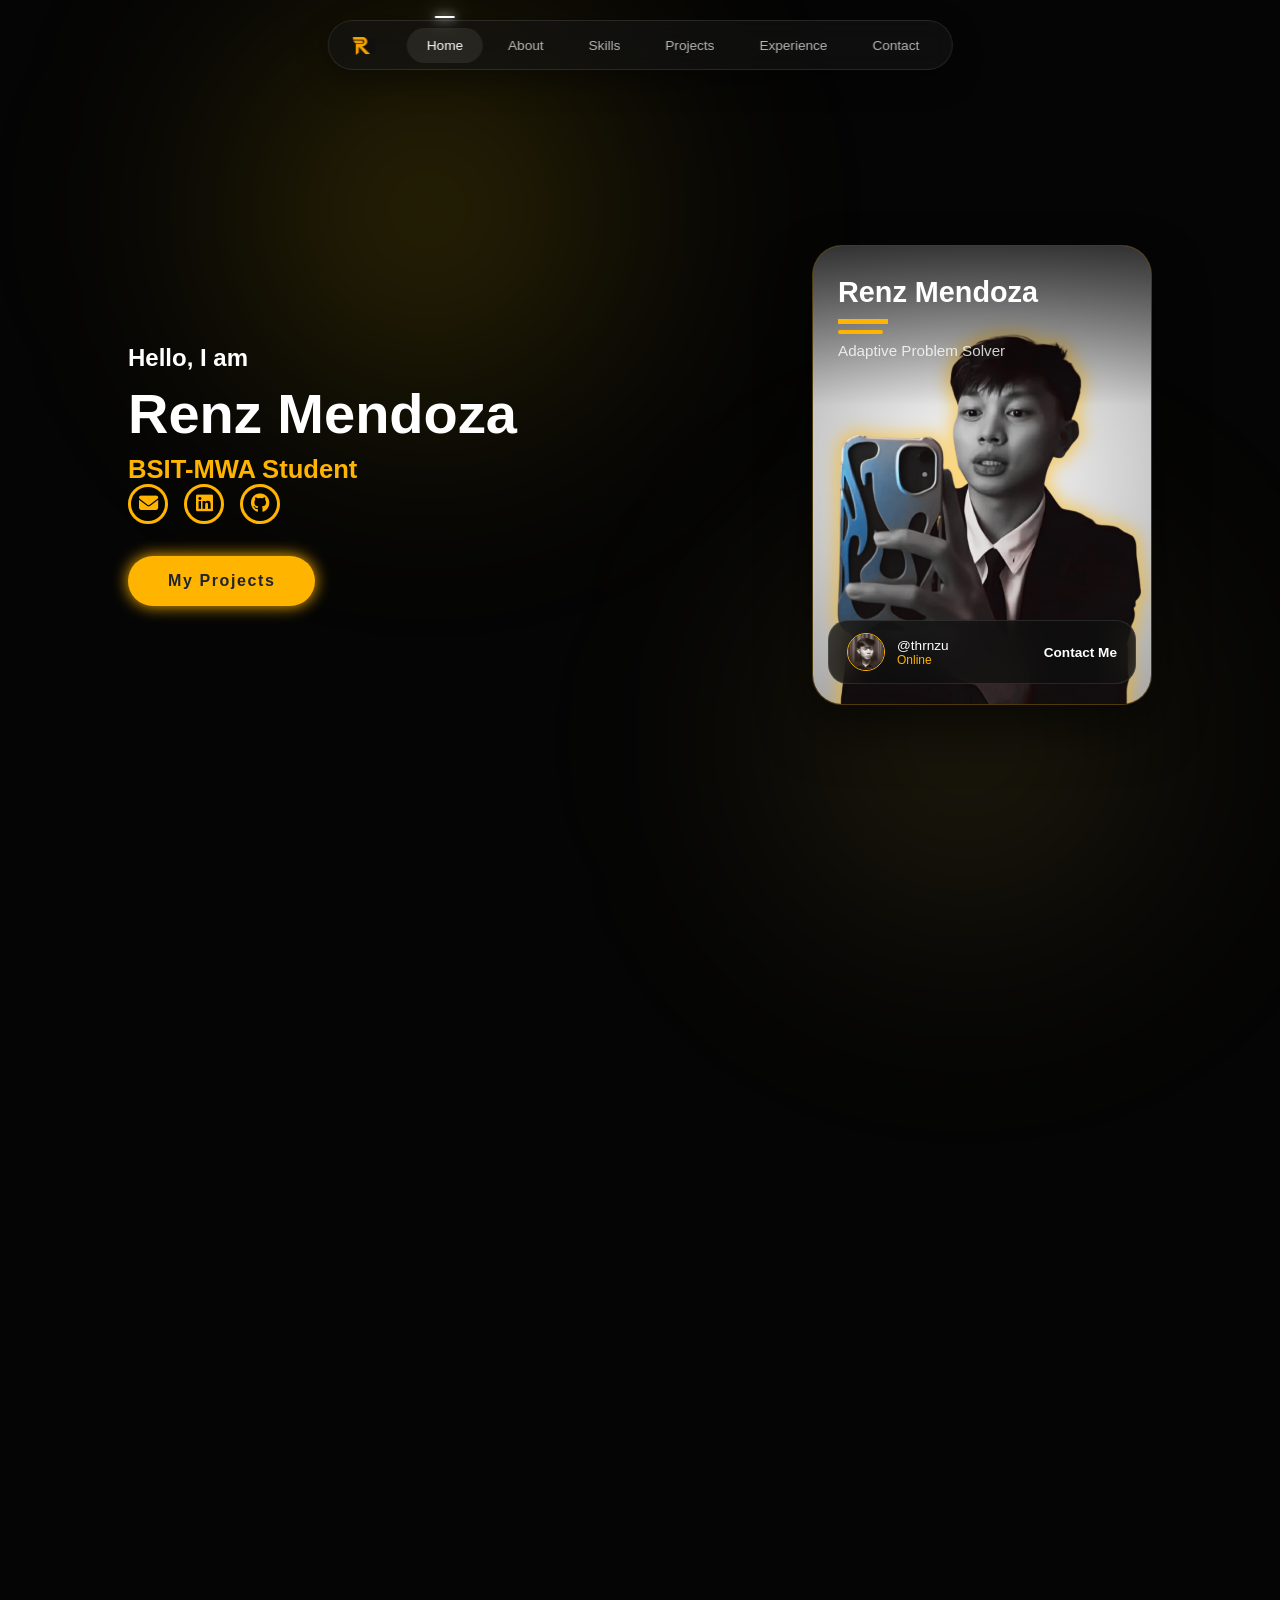
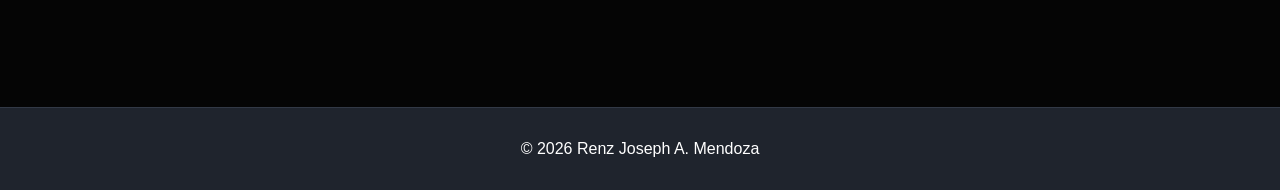
==== commit 2767363b: "Add FitPulse Studio project Add the FitPulse Studio project card, details, screenshots, and live app" ====
--- a/index.html
+++ b/index.html
@@ -40,10 +40,6 @@
             <h3>Hello, I am <span id="typed-text"></span></h3>
             <h1>Renz Mendoza</h1>
             <p class="subtitle"><span class="highlight">BSIT-MWA Student</span></p>
-            <p class="hero-description">
-                The End-to-End: Architecting the backend, perfecting the frontend
-            </p>
-            
             <div class="social-icons">
                 <a href="mailto:renzjoseph.mendoza06@gmail.com" aria-label="Email Renz Mendoza">
                     <i class="fa-solid fa-envelope"></i>
@@ -233,6 +229,17 @@
                         <span class="tag highlight">Web App | HTML, CSS & JavaScript</span>
                         <h3>Suklian</h3>
                         <p>A mobile-first bill-splitting app that calculates each person's change and plans how to return it using the payer's available cash.</p>
+                    </div>
+                </div>
+
+                <div class="visual-project-card" onclick="openProject('fitpulse')">
+                    <div class="project-img-container">
+                        <img src="html/fitpulse.jpg" alt="FitPulse Studio gym management web application">
+                    </div>
+                    <div class="project-content">
+                        <span class="tag highlight">Web App | React, Vite & Supabase</span>
+                        <h3>FitPulse Studio</h3>
+                        <p>A responsive gym management app for memberships, class bookings, digital IDs, and attendance tracking.</p>
                     </div>
                 </div>
             </div>
--- a/style.css
+++ b/style.css
@@ -1262,6 +1262,10 @@
     justify-content: center;
 }
 
+.modal-cta[hidden] {
+    display: none;
+}
+
 .modal-cta {
     background: var(--mustard);
     color: #1f242d;
